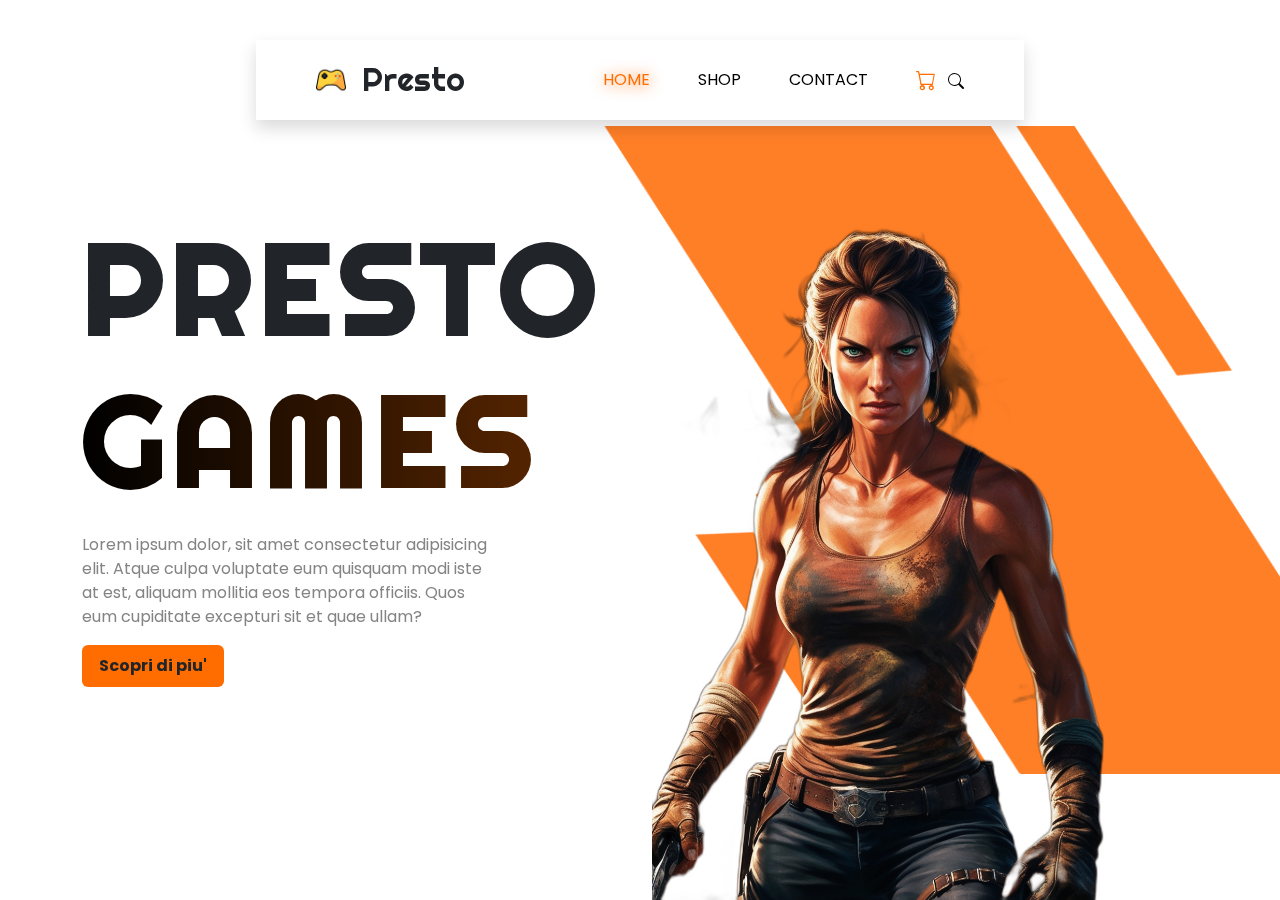
==== index.html @ 8751dfe6 "first commit" ====
<!doctype html>
<html lang="en">

<head>
    <meta charset="utf-8">
    <meta name="viewport" content="width=device-width, initial-scale=1">
    <title>Presto JS</title>
    <link href="https://cdn.jsdelivr.net/npm/bootstrap@5.3.3/dist/css/bootstrap.min.css" rel="stylesheet"
        integrity="sha384-QWTKZyjpPEjISv5WaRU9OFeRpok6YctnYmDr5pNlyT2bRjXh0JMhjY6hW+ALEwIH" crossorigin="anonymous">
    <!-- AOS -->
    <link href="https://unpkg.com/aos@2.3.1/dist/aos.css" rel="stylesheet">
    <!-- BS ICONS -->
    <link rel="stylesheet" href="https://cdn.jsdelivr.net/npm/bootstrap-icons@1.11.3/font/bootstrap-icons.min.css">

    <!-- MY STYLE -->
    <link rel="stylesheet" href="style.css">
</head>

<body>
    <!-- NAVBAR -->
    <nav class="navbarCustom py-2 shadow">
        <div class="container-fluid">
            <div class="row px-lg-5 py-2">
                <div class="col-4 d-flex align-items-center">
                    <div class="d-flex align-items-center">
                        <img id="logo" src="./media/logo.png" alt="">
                        <span class="font-title fs-2 ms-3">Presto</span>
                    </div>
                </div>
                <div class="col-8 d-flex justify-content-end align-items-center">
                    <ul class="list-unstyled d-flex m-0 h-100 align-items-center">
                        <li class="me-2 me-lg-5 navLink">
                            <a class="text-decoration-none text-black" href="">HOME</a>
                        </li>
                        <li class="me-2 me-lg-5 navLink">
                            <a class="text-decoration-none text-black" href="">SHOP</a>
                        </li>
                        <li class="me-2 me-lg-5 navLink">
                            <a class="text-decoration-none text-black" href="">CONTACT</a>
                        </li>
                    </ul>
                    <div>
                        
                        <a href="" class="text-decoration-none text-black">
                            <i class="bi bi-cart me-2 color-orange fs-5"></i>
                        </a>
                        <a href="" class="text-decoration-none text-black">
                            <i class="bi bi-search"></i>
                        </a>
                    </div>
                </div>
            </div>
        </div>
    </nav>

    <!-- HEADER -->
    <header class="headerCustom">
        <div class="container">
            <div class="row min-vh-100 overflow-x-hidden">
                <div class="col-12 col-md-6 d-flex align-items-end align-items-lg-center mt-5 mt-lg-0 pt-5 pt-lg-0"
                    data-aos="fade-right" data-aos-duration="1000">
                    <div class="d-flex flex-column align-items-center align-items-lg-start">
                        <h1 class="font-title fw-bold m-0">PRESTO <br> <span
                                class="text-gradient font-title">GAMES</span>
                        </h1>
                        <p class="w-75 color-grey my-lg-3">Lorem ipsum dolor, sit amet consectetur adipisicing elit.
                            Atque culpa
                            voluptate eum quisquam modi iste at est, aliquam mollitia eos tempora officiis. Quos eum
                            cupiditate excepturi sit et quae ullam?</p>
                        <!-- CTA -->
                        <a class="btn btn-orange px-3 py-2">Scopri di piu'</a>
                    </div>
                </div>
                <div class="col-12 col-md-6 d-flex align-items-end justify-content-center justify-content-lg-start"
                    data-aos="fade-left" data-aos-duration="1000">
                    <img class="imgHeader" src="./media/croft.png" alt="">
                </div>
            </div>
        </div>
    </header>



    <script src="https://cdn.jsdelivr.net/npm/bootstrap@5.3.3/dist/js/bootstrap.bundle.min.js"
        integrity="sha384-YvpcrYf0tY3lHB60NNkmXc5s9fDVZLESaAA55NDzOxhy9GkcIdslK1eN7N6jIeHz"
        crossorigin="anonymous"></script>

    <!-- AOS SCRIPT -->
    <script src="https://unpkg.com/aos@2.3.1/dist/aos.js"></script>
    <script>
        AOS.init();
    </script>
    <!-- my script -->
    <script src="./main.js"></script>
</body>

</html>
---- style.css ----
@import url('https://fonts.googleapis.com/css2?family=Poppins:ital,wght@0,100;0,200;0,300;0,400;0,500;0,600;0,700;0,800;0,900;1,100;1,200;1,300;1,400;1,500;1,600;1,700;1,800;1,900&family=Righteous&display=swap');

:root {
    --orange: rgb(255, 109, 0);
    --grey: rgb(132, 132, 132);
    --black: rgb(34, 34, 34);
    --purple: rgb(130, 139, 178);
}

* {
    font-family: "Poppins", sans-serif;
}

.font-title {
    font-family: "Righteous", sans-serif;
}

.color-grey {
    color: var(--grey);
}

.color-orange {
    color: var(--orange);
}

.headerCustom {
    background-image: url(./media/bg_presto.png);
    background-repeat: no-repeat;
    background-size: 90%;
    background-position: right;

    @media screen and (max-width: 600px) {
        background-size: cover;
        background-position: 50%;
    }

}

.navbarCustom {
    width: 60%;
    transition: 0.5s;
    background-color: white;
    position: fixed;
    left: 50%;
    top: 40px;
    transform: translateX(-50%);
    z-index: 2;

    @media screen and (max-width: 600px) {
        top: 0;
        width: 100%;
        transition: none;
    }
}

.navbarCustom img {
    width: 15%;
}

.navLink a {
    transition: 0.2s;

    &:hover {
        color: var(--orange) !important;
        text-shadow: 1px 1px 15px var(--orange);
    }
}

.navLink:nth-child(1) a {
    color: var(--orange) !important;
    text-shadow: 1px 1px 15px var(--orange);
}

.imgHeader {
    width: 85%;

    @media screen and (max-width: 600px) {
        width: 90%;
    }
}

h1 {
    letter-spacing: 7px;
    font-size: calc(1.5rem + 8vw);
}

.text-gradient {
    background: -webkit-linear-gradient(left, rgb(0, 0, 0), var(--orange));
    -webkit-background-clip: text;
    -webkit-text-fill-color: transparent;
    background-size: 300%;
    animation: animate 3s ease-in-out infinite;

    @media screen and (max-width: 600px) {
        background: -webkit-linear-gradient(right, rgb(0, 0, 0), var(--orange));
        -webkit-background-clip: text;
        -webkit-text-fill-color: transparent;
    }
}

@keyframes animate{
    0%{
        background-position: 0% 50%;
    } 50% {
        background-position: 100% 50%;
    } 100% {
        background-position: 0% 50%;
    }
}


.btn-orange {
    background-color: var(--orange);
    font-weight: bold;
    &:hover {
        color: white;
        background-color: black;
    }
}



@media screen and (max-width: 600px) {
    .color-grey {
        color: black;
    }
}
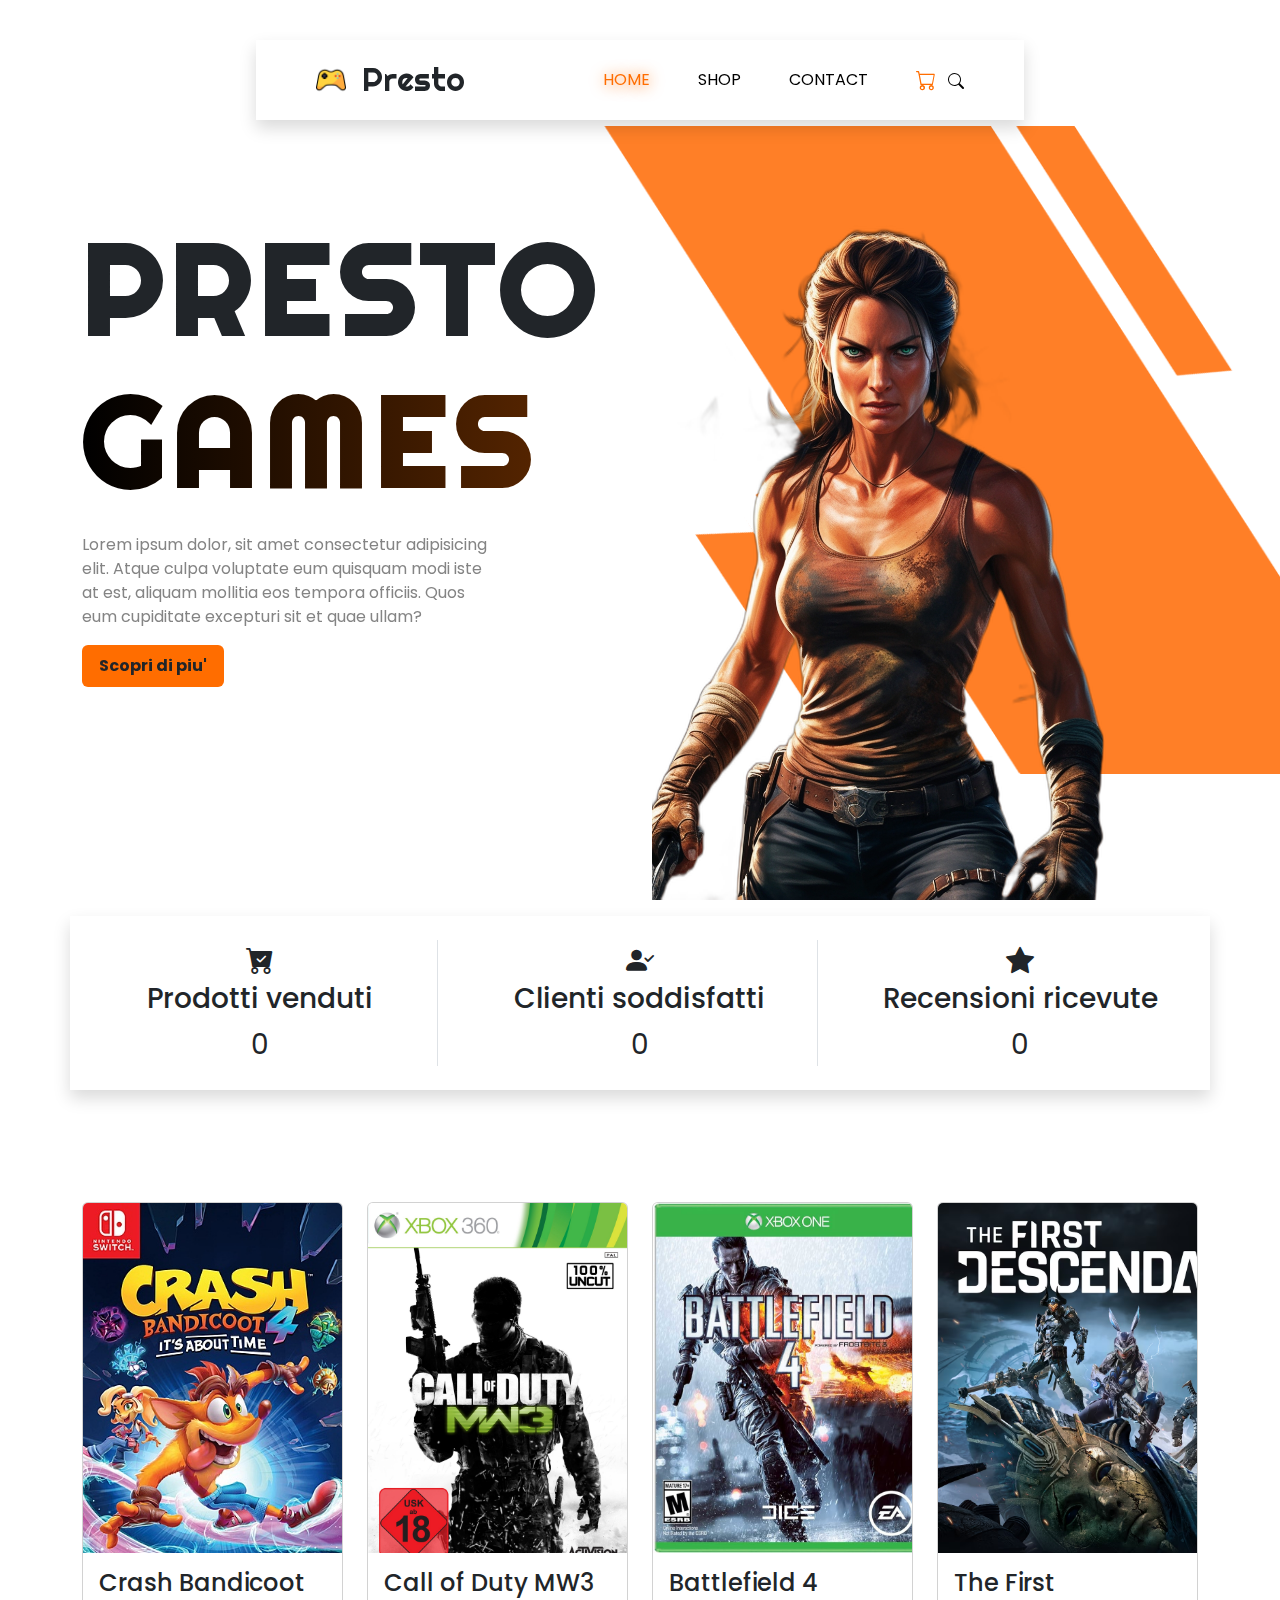
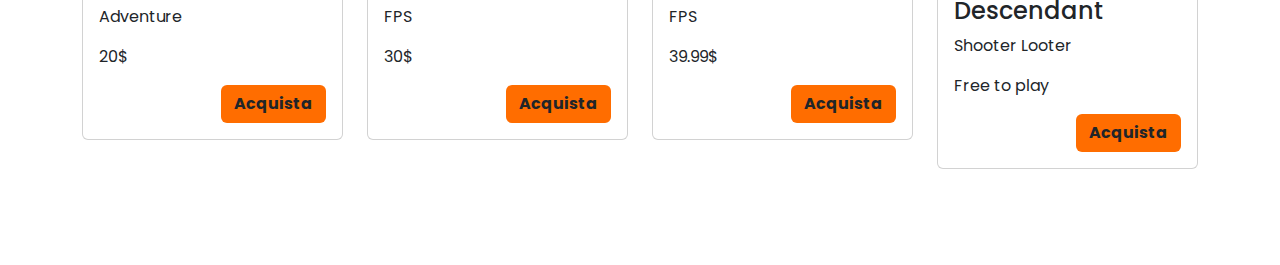
==== commit 2e245365: "aggiunta sezione numeri incrementali e sezione ultimi annunci" ====
--- a/index.html
+++ b/index.html
@@ -40,7 +40,7 @@
                         </li>
                     </ul>
                     <div>
-                        
+
                         <a href="" class="text-decoration-none text-black">
                             <i class="bi bi-cart me-2 color-orange fs-5"></i>
                         </a>
@@ -63,7 +63,8 @@
                         <h1 class="font-title fw-bold m-0">PRESTO <br> <span
                                 class="text-gradient font-title">GAMES</span>
                         </h1>
-                        <p class="w-75 color-grey my-lg-3">Lorem ipsum dolor, sit amet consectetur adipisicing elit.
+                        <p id="prova" class="w-75 color-grey my-lg-3">Lorem ipsum dolor, sit amet consectetur
+                            adipisicing elit.
                             Atque culpa
                             voluptate eum quisquam modi iste at est, aliquam mollitia eos tempora officiis. Quos eum
                             cupiditate excepturi sit et quae ullam?</p>
@@ -78,6 +79,43 @@
             </div>
         </div>
     </header>
+
+    <!-- MAIN -->
+
+    <main>
+        <!-- SEZIONE NUMERI INCREMENTALI -->
+        <section class="container">
+            <div class="row py-4 shadow my-3">
+                <div class="col-12 col-lg-4">
+                    <div class="d-flex flex-column align-items-center border-end">
+                        <i class="bi bi-cart-check-fill fs-3"></i>
+                        <h3>Prodotti venduti</h3>
+                        <span class="fs-3" id="firstNumber">0</span>
+                    </div>
+                </div>
+                <div class="col-12 col-lg-4">
+                    <div class="d-flex flex-column align-items-center border-end">
+                        <i class="bi bi-person-check-fill fs-3"></i>
+                        <h3>Clienti soddisfatti</h3>
+                        <span class="fs-3" id="secondNumber">0</span>
+                    </div>
+                </div>
+                <div class="col-12 col-lg-4">
+                    <div class="d-flex flex-column align-items-center">
+                        <i class="bi bi-star-fill fs-3"></i>
+                        <h3>Recensioni ricevute</h3>
+                        <span class="fs-3" id="thirdNumber">0</span>
+                    </div>
+                </div>
+            </div>
+        </section>
+        <!-- SEZIONE ULTIMI ANNUNCI -->
+        <section class="container py-5">
+            <div class="row justify-content-lg-evenly py-lg-5" id="gamesWrapper">
+                <!-- Qua si ciclano le colonne -->
+            </div>
+        </section>
+    </main>
 
 
 
--- a/style.css
+++ b/style.css
@@ -119,7 +119,11 @@
 }
 
 
-
+.imgCard{
+     height: 350px; 
+    object-fit: cover;
+    object-position: 0px 0px;
+}
 @media screen and (max-width: 600px) {
     .color-grey {
         color: black;
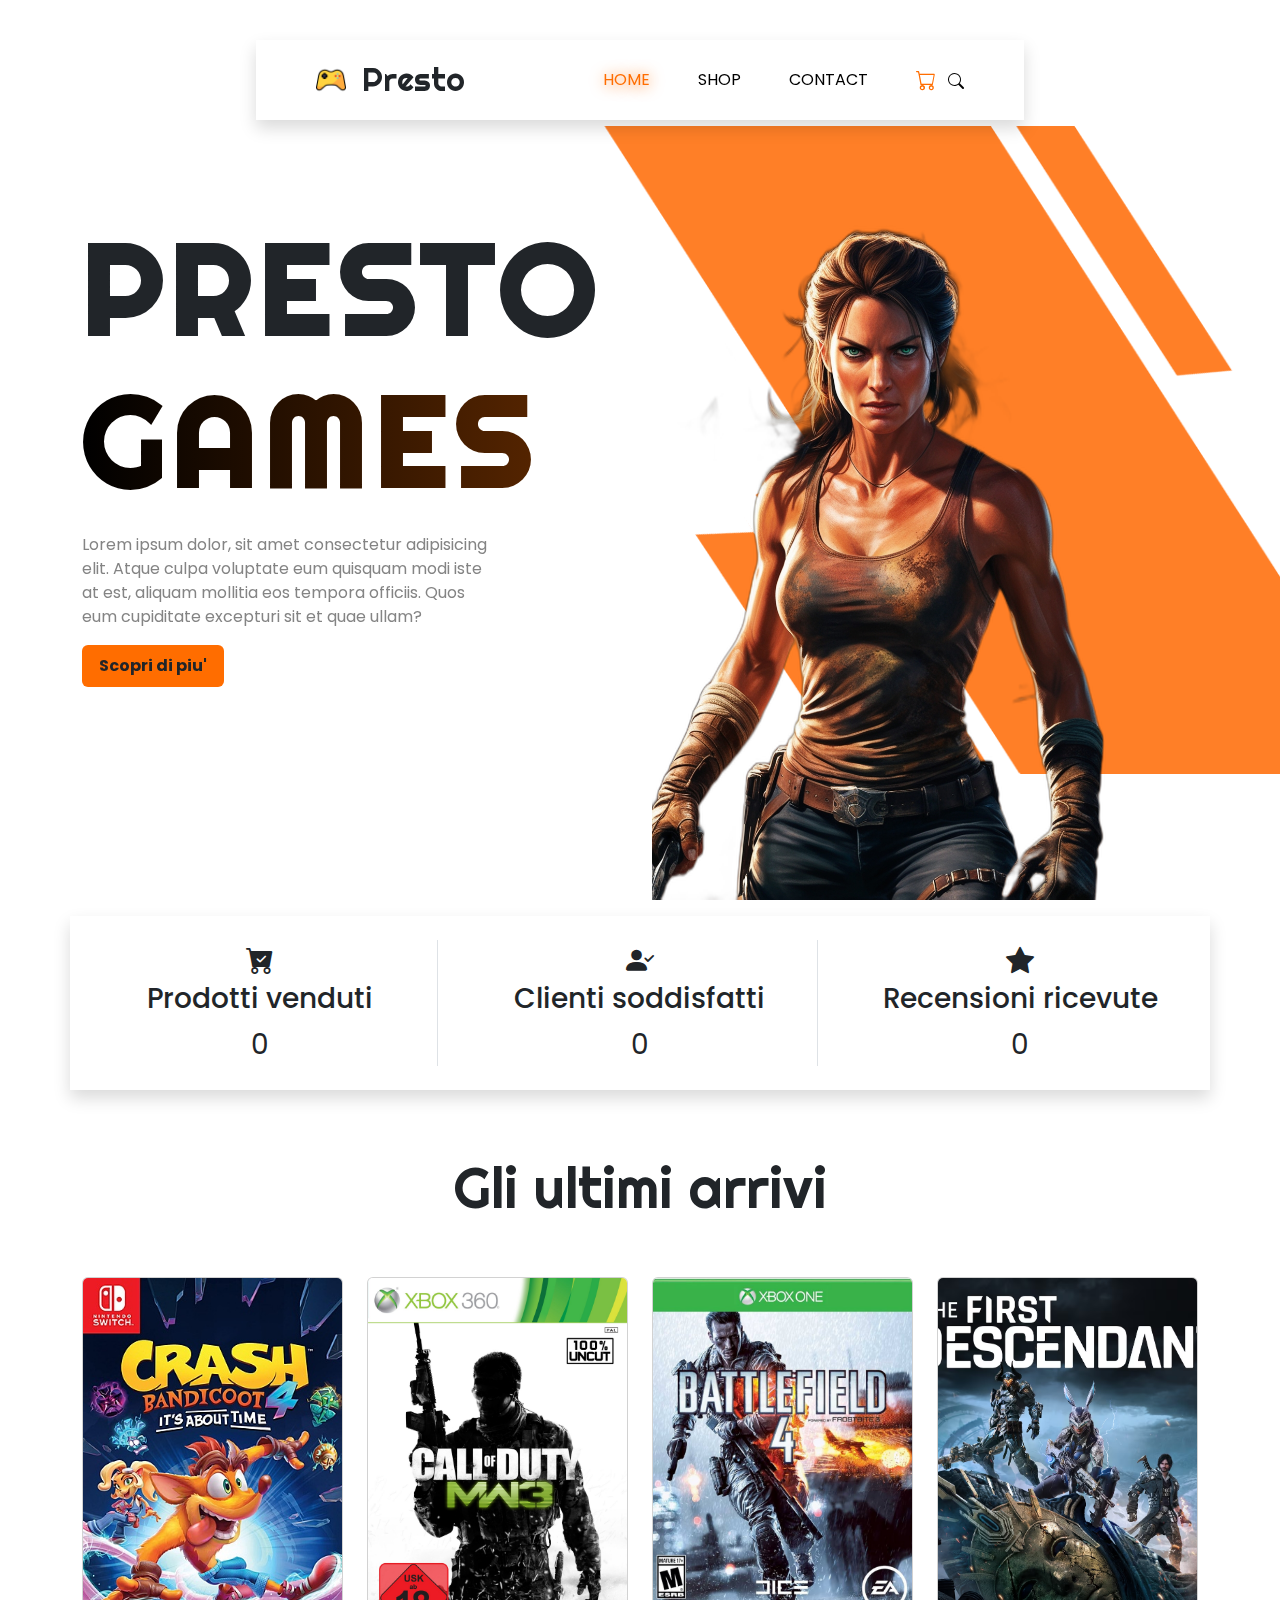
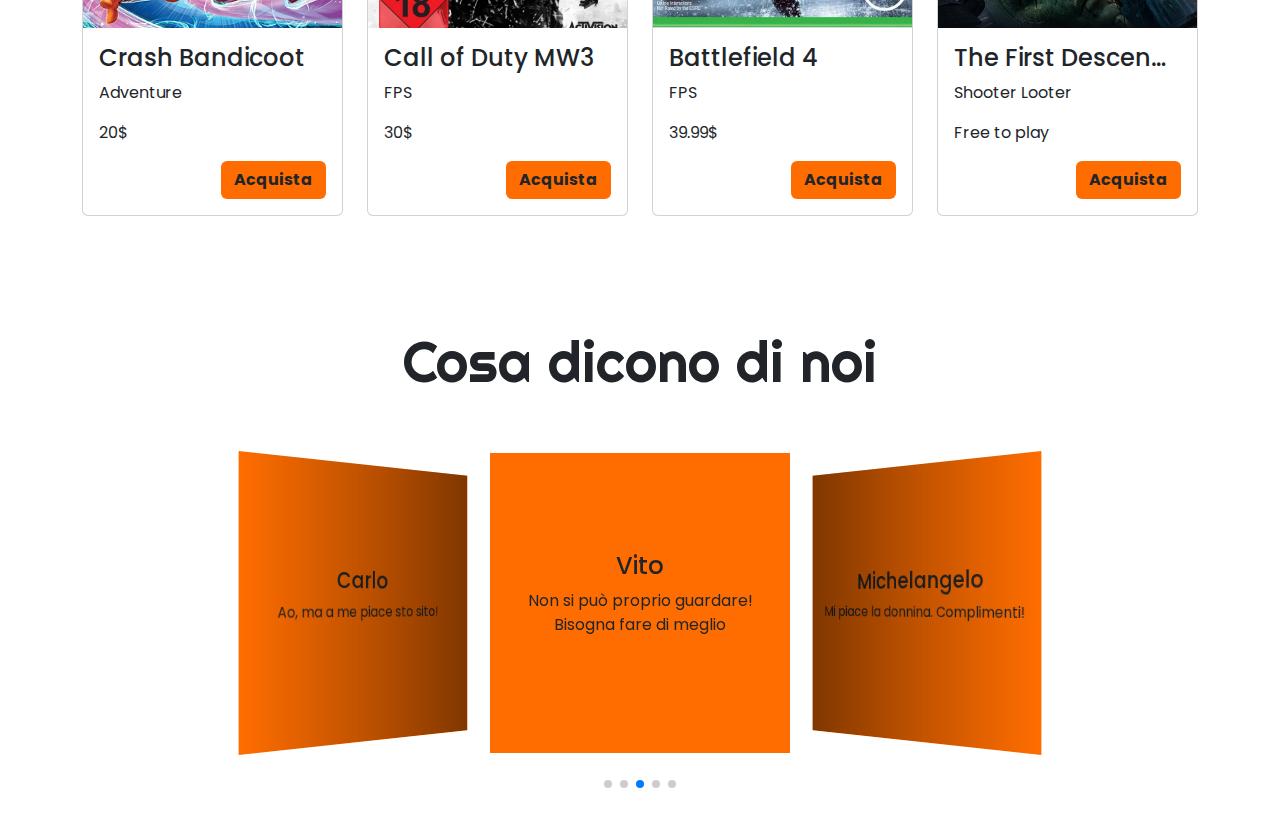
==== commit 0aa79cf0: "sezione ultimi arrivi e sezione swiper reviews" ====
--- a/index.html
+++ b/index.html
@@ -9,6 +9,8 @@
         integrity="sha384-QWTKZyjpPEjISv5WaRU9OFeRpok6YctnYmDr5pNlyT2bRjXh0JMhjY6hW+ALEwIH" crossorigin="anonymous">
     <!-- AOS -->
     <link href="https://unpkg.com/aos@2.3.1/dist/aos.css" rel="stylesheet">
+    <!-- swiper css -->
+    <link rel="stylesheet" href="https://cdn.jsdelivr.net/npm/swiper@11/swiper-bundle.min.css" />
     <!-- BS ICONS -->
     <link rel="stylesheet" href="https://cdn.jsdelivr.net/npm/bootstrap-icons@1.11.3/font/bootstrap-icons.min.css">
 
@@ -111,9 +113,27 @@
         </section>
         <!-- SEZIONE ULTIMI ANNUNCI -->
         <section class="container py-5">
+            <h2 class="font-title text-center display-4">Gli ultimi arrivi</h2>
             <div class="row justify-content-lg-evenly py-lg-5" id="gamesWrapper">
                 <!-- Qua si ciclano le colonne -->
             </div>
+        </section>
+
+        <!-- Reviews -->
+        <section class="container py-lg-3">
+            <h2 class="font-title text-center display-4">Cosa dicono di noi</h2>
+            <div class="row justify-content-center">
+                <div class="col-10">
+                    <!-- Swiper -->
+                    <div class="swiper swiperReviews">
+                        <div class="swiper-wrapper" id="swiperWrapper">
+                            <!-- qua cicliamo le slides -->
+                        </div>
+                        <div class="swiper-pagination"></div>
+                    </div>
+                </div>
+            </div>
+
         </section>
     </main>
 
@@ -128,6 +148,8 @@
     <script>
         AOS.init();
     </script>
+    <!-- swiper script -->
+    <script src="https://cdn.jsdelivr.net/npm/swiper@11/swiper-bundle.min.js"></script>
     <!-- my script -->
     <script src="./main.js"></script>
 </body>
--- a/style.css
+++ b/style.css
@@ -122,8 +122,30 @@
 .imgCard{
      height: 350px; 
     object-fit: cover;
-    object-position: 0px 0px;
+    object-position: center 0px;
 }
+
+
+/* swiper */
+.swiper {
+    width: 100%;
+    padding-top: 50px;
+    padding-bottom: 50px;
+  }
+
+  .swiper-slide {
+    background-position: center;
+    background-size: cover;
+    width: 300px;
+    height: 300px;
+    background-color: var(--orange);
+  }
+
+  .swiper-slide img {
+    display: block;
+    width: 100%;
+  }
+
 @media screen and (max-width: 600px) {
     .color-grey {
         color: black;
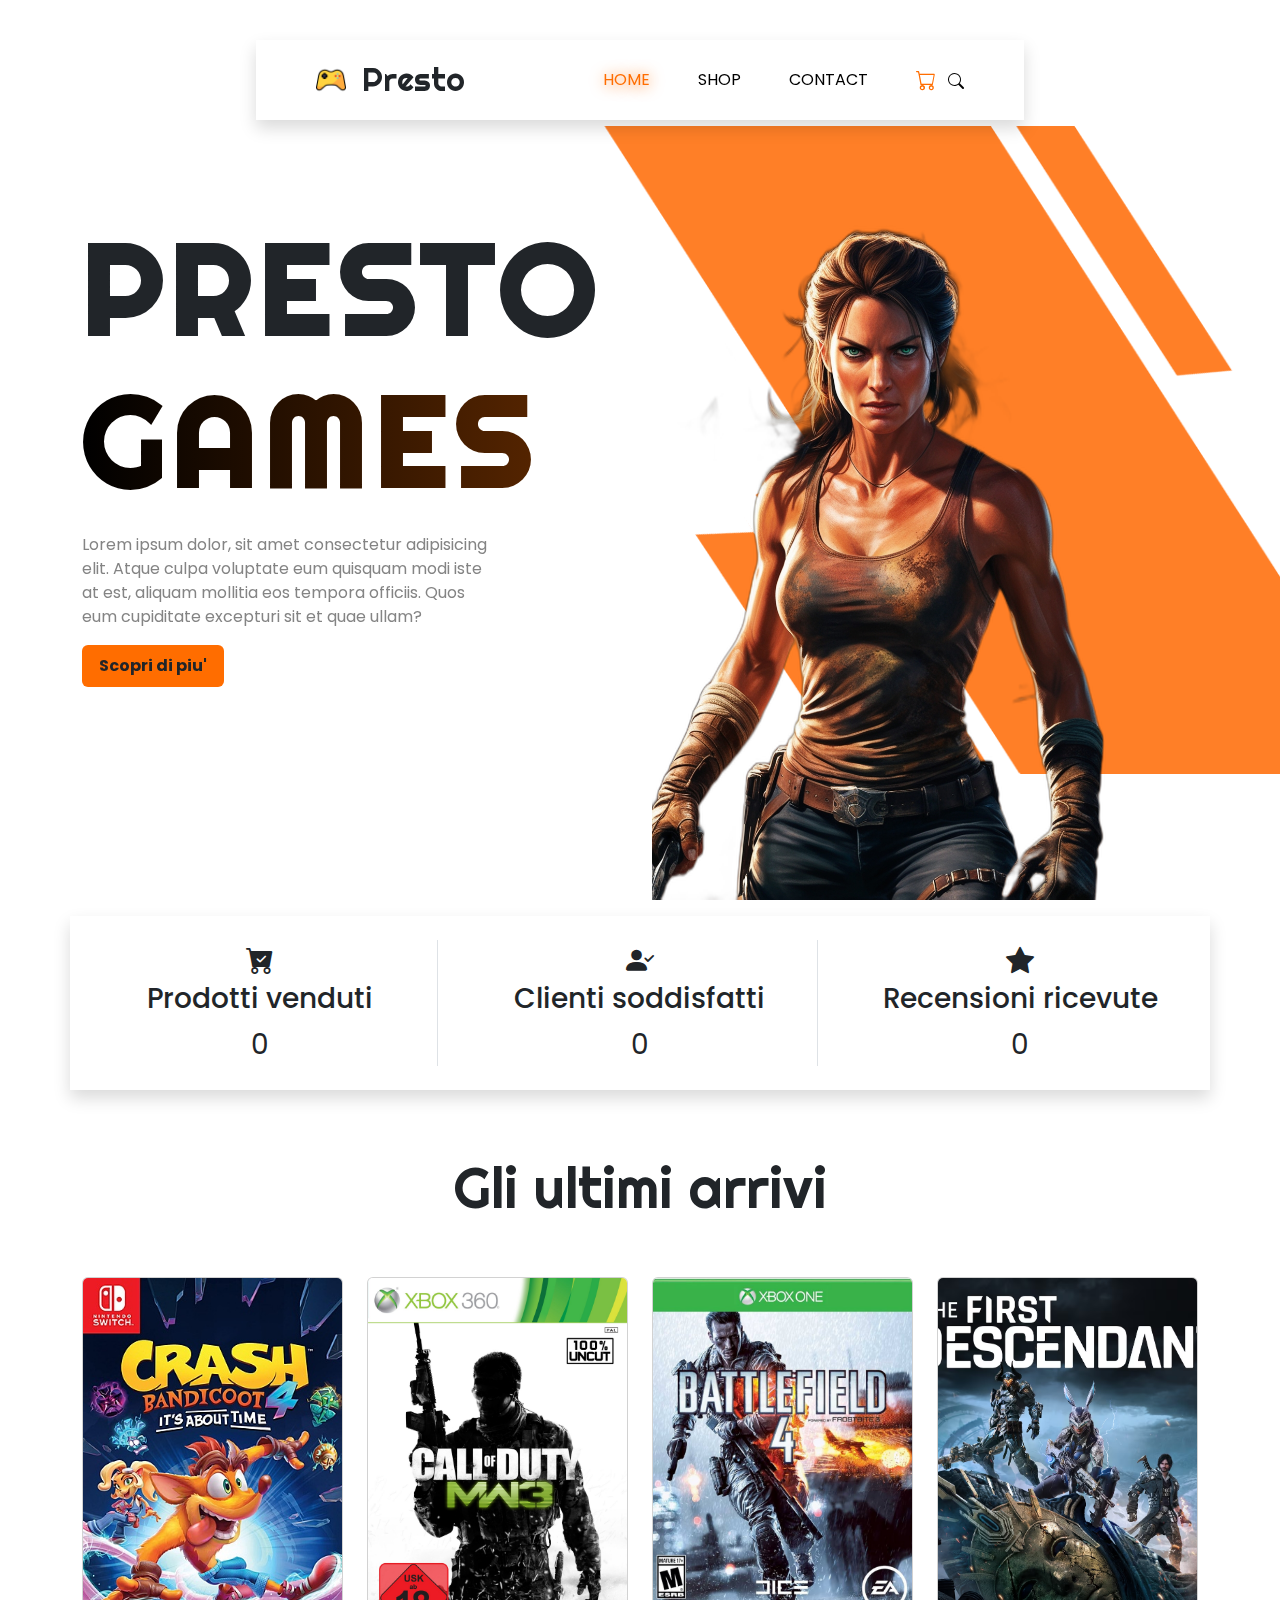
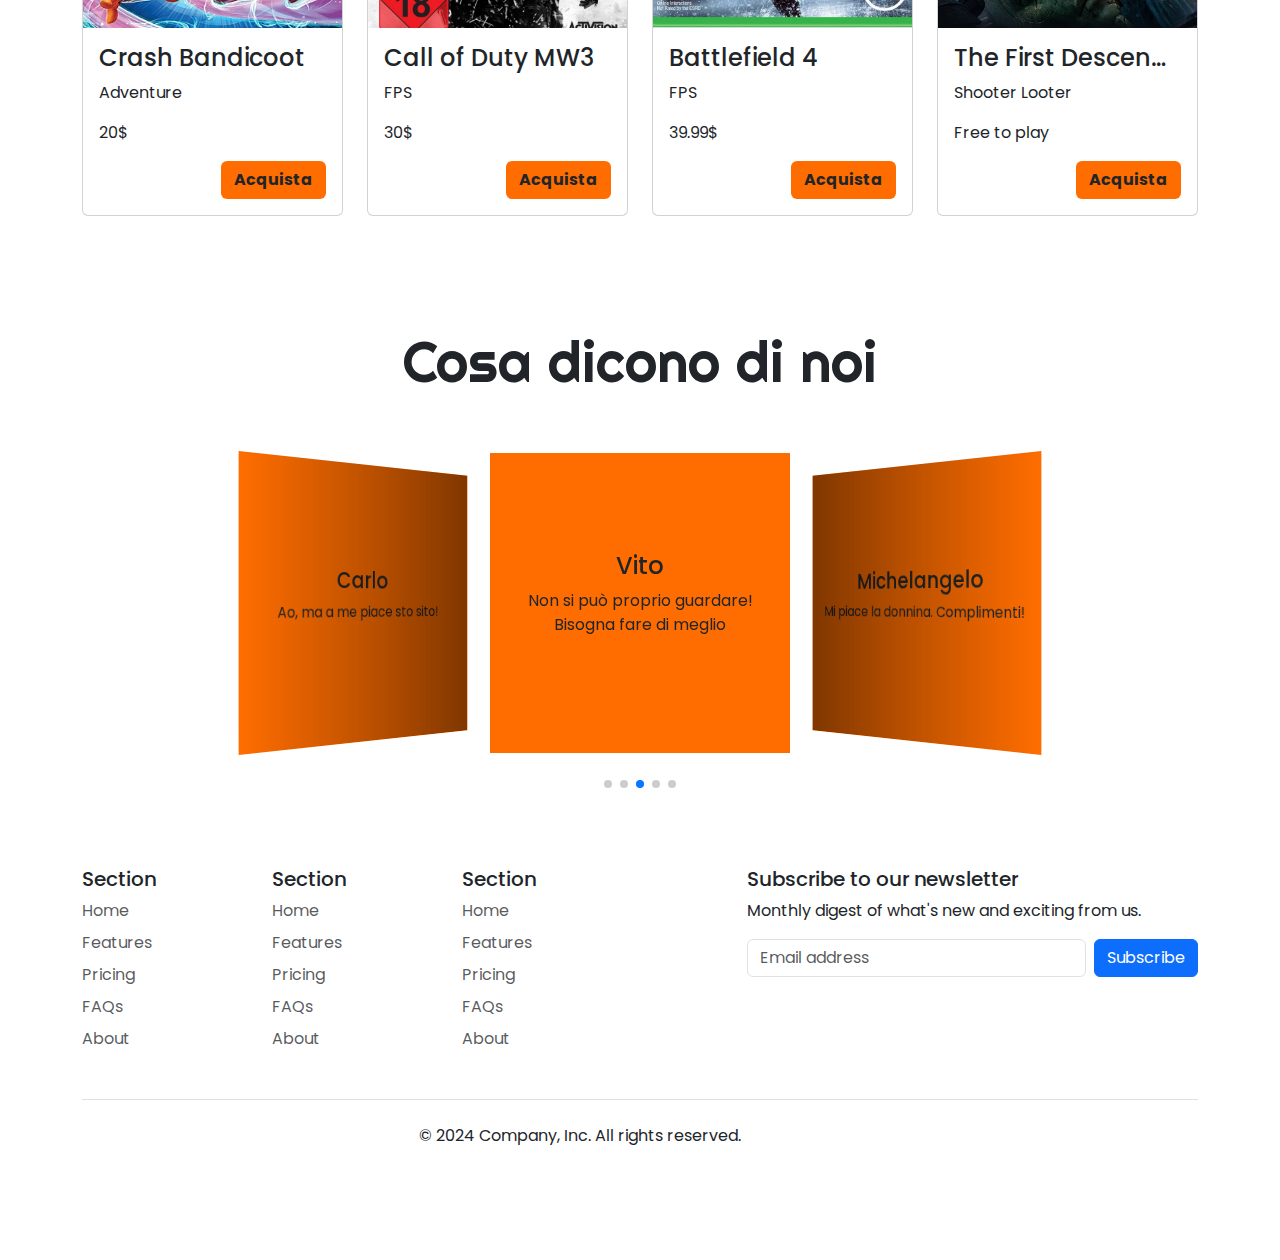
==== commit 02a3fe6e: "Terminato progetto" ====
--- a/index.html
+++ b/index.html
@@ -29,16 +29,16 @@
                         <span class="font-title fs-2 ms-3">Presto</span>
                     </div>
                 </div>
-                <div class="col-8 d-flex justify-content-end align-items-center">
+                <div class="col-8 d-flex justify-content-md-end align-items-center">
                     <ul class="list-unstyled d-flex m-0 h-100 align-items-center">
                         <li class="me-2 me-lg-5 navLink">
-                            <a class="text-decoration-none text-black" href="">HOME</a>
+                            <a class="text-decoration-none text-black" href="./index.html">HOME</a>
                         </li>
                         <li class="me-2 me-lg-5 navLink">
-                            <a class="text-decoration-none text-black" href="">SHOP</a>
+                            <a class="text-decoration-none text-black" href="./games_index.html">SHOP</a>
                         </li>
                         <li class="me-2 me-lg-5 navLink">
-                            <a class="text-decoration-none text-black" href="">CONTACT</a>
+                            <a class="text-decoration-none text-black" href="./contact.html">CONTACT</a>
                         </li>
                     </ul>
                     <div>
@@ -46,7 +46,7 @@
                         <a href="" class="text-decoration-none text-black">
                             <i class="bi bi-cart me-2 color-orange fs-5"></i>
                         </a>
-                        <a href="" class="text-decoration-none text-black">
+                        <a href="" class="text-decoration-none text-black d-none d-lg-inline">
                             <i class="bi bi-search"></i>
                         </a>
                     </div>
@@ -62,7 +62,7 @@
                 <div class="col-12 col-md-6 d-flex align-items-end align-items-lg-center mt-5 mt-lg-0 pt-5 pt-lg-0"
                     data-aos="fade-right" data-aos-duration="1000">
                     <div class="d-flex flex-column align-items-center align-items-lg-start">
-                        <h1 class="font-title fw-bold m-0">PRESTO <br> <span
+                        <h1 class="font-title fw-bold m-0 index-title">PRESTO <br> <span
                                 class="text-gradient font-title">GAMES</span>
                         </h1>
                         <p id="prova" class="w-75 color-grey my-lg-3">Lorem ipsum dolor, sit amet consectetur
@@ -136,7 +136,71 @@
 
         </section>
     </main>
-
+    <div class="container">
+        <footer class="py-5">
+            <div class="row">
+                <div class="col-6 col-md-2 mb-3">
+                    <h5>Section</h5>
+                    <ul class="nav flex-column">
+                        <li class="nav-item mb-2"><a href="#" class="nav-link p-0 text-body-secondary">Home</a></li>
+                        <li class="nav-item mb-2"><a href="#" class="nav-link p-0 text-body-secondary">Features</a></li>
+                        <li class="nav-item mb-2"><a href="#" class="nav-link p-0 text-body-secondary">Pricing</a></li>
+                        <li class="nav-item mb-2"><a href="#" class="nav-link p-0 text-body-secondary">FAQs</a></li>
+                        <li class="nav-item mb-2"><a href="#" class="nav-link p-0 text-body-secondary">About</a></li>
+                    </ul>
+                </div>
+
+                <div class="col-6 col-md-2 mb-3">
+                    <h5>Section</h5>
+                    <ul class="nav flex-column">
+                        <li class="nav-item mb-2"><a href="#" class="nav-link p-0 text-body-secondary">Home</a></li>
+                        <li class="nav-item mb-2"><a href="#" class="nav-link p-0 text-body-secondary">Features</a></li>
+                        <li class="nav-item mb-2"><a href="#" class="nav-link p-0 text-body-secondary">Pricing</a></li>
+                        <li class="nav-item mb-2"><a href="#" class="nav-link p-0 text-body-secondary">FAQs</a></li>
+                        <li class="nav-item mb-2"><a href="#" class="nav-link p-0 text-body-secondary">About</a></li>
+                    </ul>
+                </div>
+
+                <div class="col-6 col-md-2 mb-3">
+                    <h5>Section</h5>
+                    <ul class="nav flex-column">
+                        <li class="nav-item mb-2"><a href="#" class="nav-link p-0 text-body-secondary">Home</a></li>
+                        <li class="nav-item mb-2"><a href="#" class="nav-link p-0 text-body-secondary">Features</a></li>
+                        <li class="nav-item mb-2"><a href="#" class="nav-link p-0 text-body-secondary">Pricing</a></li>
+                        <li class="nav-item mb-2"><a href="#" class="nav-link p-0 text-body-secondary">FAQs</a></li>
+                        <li class="nav-item mb-2"><a href="#" class="nav-link p-0 text-body-secondary">About</a></li>
+                    </ul>
+                </div>
+
+                <div class="col-6 col-md-5 offset-md-1 mb-3">
+                    <form>
+                        <h5>Subscribe to our newsletter</h5>
+                        <p>Monthly digest of what's new and exciting from us.</p>
+                        <div class="d-flex flex-column flex-sm-row w-100 gap-2">
+                            <label for="newsletter1" class="visually-hidden">Email address</label>
+                            <input id="newsletter1" type="text" class="form-control" placeholder="Email address">
+                            <button class="btn btn-primary" type="button">Subscribe</button>
+                        </div>
+                    </form>
+                </div>
+            </div>
+
+            <div class="d-flex flex-column flex-sm-row justify-content-center py-4 my-4 border-top">
+                <p class="text-center">&copy; 2024 Company, Inc. All rights reserved.</p>
+                <ul class="list-unstyled d-none d-md-flex">
+                    <li class="ms-3"><a class="link-body-emphasis" href="#"><svg class="bi" width="24" height="24">
+                                <use xlink:href="#twitter" />
+                            </svg></a></li>
+                    <li class="ms-3"><a class="link-body-emphasis" href="#"><svg class="bi" width="24" height="24">
+                                <use xlink:href="#instagram" />
+                            </svg></a></li>
+                    <li class="ms-3"><a class="link-body-emphasis" href="#"><svg class="bi" width="24" height="24">
+                                <use xlink:href="#facebook" />
+                            </svg></a></li>
+                </ul>
+            </div>
+        </footer>
+    </div>
 
 
     <script src="https://cdn.jsdelivr.net/npm/bootstrap@5.3.3/dist/js/bootstrap.bundle.min.js"
--- a/style.css
+++ b/style.css
@@ -22,7 +22,13 @@
 .color-orange {
     color: var(--orange);
 }
-
+.bg-orange {
+    background-color: var(--orange);
+}
+
+.bg-purple{
+    background-color: var(--purple);
+}
 .headerCustom {
     background-image: url(./media/bg_presto.png);
     background-repeat: no-repeat;
@@ -57,6 +63,11 @@
     width: 15%;
 }
 
+.imgGamesIndex {
+    width: 10% !important;
+}
+
+
 .navLink a {
     transition: 0.2s;
 
@@ -79,7 +90,7 @@
     }
 }
 
-h1 {
+.index-title {
     letter-spacing: 7px;
     font-size: calc(1.5rem + 8vw);
 }
@@ -98,12 +109,16 @@
     }
 }
 
-@keyframes animate{
-    0%{
+@keyframes animate {
+    0% {
         background-position: 0% 50%;
-    } 50% {
+    }
+
+    50% {
         background-position: 100% 50%;
-    } 100% {
+    }
+
+    100% {
         background-position: 0% 50%;
     }
 }
@@ -112,6 +127,7 @@
 .btn-orange {
     background-color: var(--orange);
     font-weight: bold;
+
     &:hover {
         color: white;
         background-color: black;
@@ -119,8 +135,8 @@
 }
 
 
-.imgCard{
-     height: 350px; 
+.imgCard {
+    height: 350px;
     object-fit: cover;
     object-position: center 0px;
 }
@@ -131,20 +147,97 @@
     width: 100%;
     padding-top: 50px;
     padding-bottom: 50px;
-  }
-
-  .swiper-slide {
+}
+
+.swiper-slide-index {
     background-position: center;
     background-size: cover;
     width: 300px;
     height: 300px;
     background-color: var(--orange);
-  }
-
-  .swiper-slide img {
+}
+
+.swiper-slide img {
     display: block;
     width: 100%;
-  }
+}
+
+
+    .accordion-button:not(.collapse){
+        background: var(--orange);
+    }
+
+.gamesCard{
+    width: 75%;
+}
+
+
+
+.contact-row{
+    background: linear-gradient(rgba(0, 0, 0, 0.507), rgba(0, 0, 0, 0.501)) ,url("./media/contact.jpg") ;
+    background-position: center;
+    background-repeat: no-repeat;
+    background-size: cover;
+    margin-top: 82px;
+    height: calc(100vh - 82px);
+
+    @media screen and (max-width: 600px) {
+    margin-top: 70px;
+        
+    }
+}
+
+
+.border-custom{
+    border: 1px solid var(--orange);
+}
+
+
+.contactSwiper{
+    width: 350px;
+    height: 500px;
+}
+.swiper-slide-contact {
+    display: flex;
+    align-items: center;
+    justify-content: center;
+    border-radius: 18px;
+    font-size: 22px;
+    font-weight: bold;
+    color: #000000;
+    height: 100%;
+    
+}
+
+.swiper-slide-contact:nth-child(1){
+    background: url(./media/persona1.jpg);
+    background-position: center;
+    background-size: cover;
+}
+.swiper-slide-contact:nth-child(2){
+    background: url(./media/persona2.jpg);
+    background-position: center;
+    background-size: cover;
+}
+.swiper-slide-contact:nth-child(3){
+    background: url(./media/valerio_vacca.png), white;
+    background-position: center;
+    background-size: cover;
+}
+
+
+.container-form::before{
+    content: '';
+    width: 100%;
+    height: 100%;
+    background-color: var(--purple);
+    position: absolute;
+    left: -30px;
+    bottom: -30px;
+    z-index: -1;
+    border-radius: 0.5rem;
+    box-shadow: 4px 4px 15px rgba(0, 0, 0, 0.361);
+}
 
 @media screen and (max-width: 600px) {
     .color-grey {
